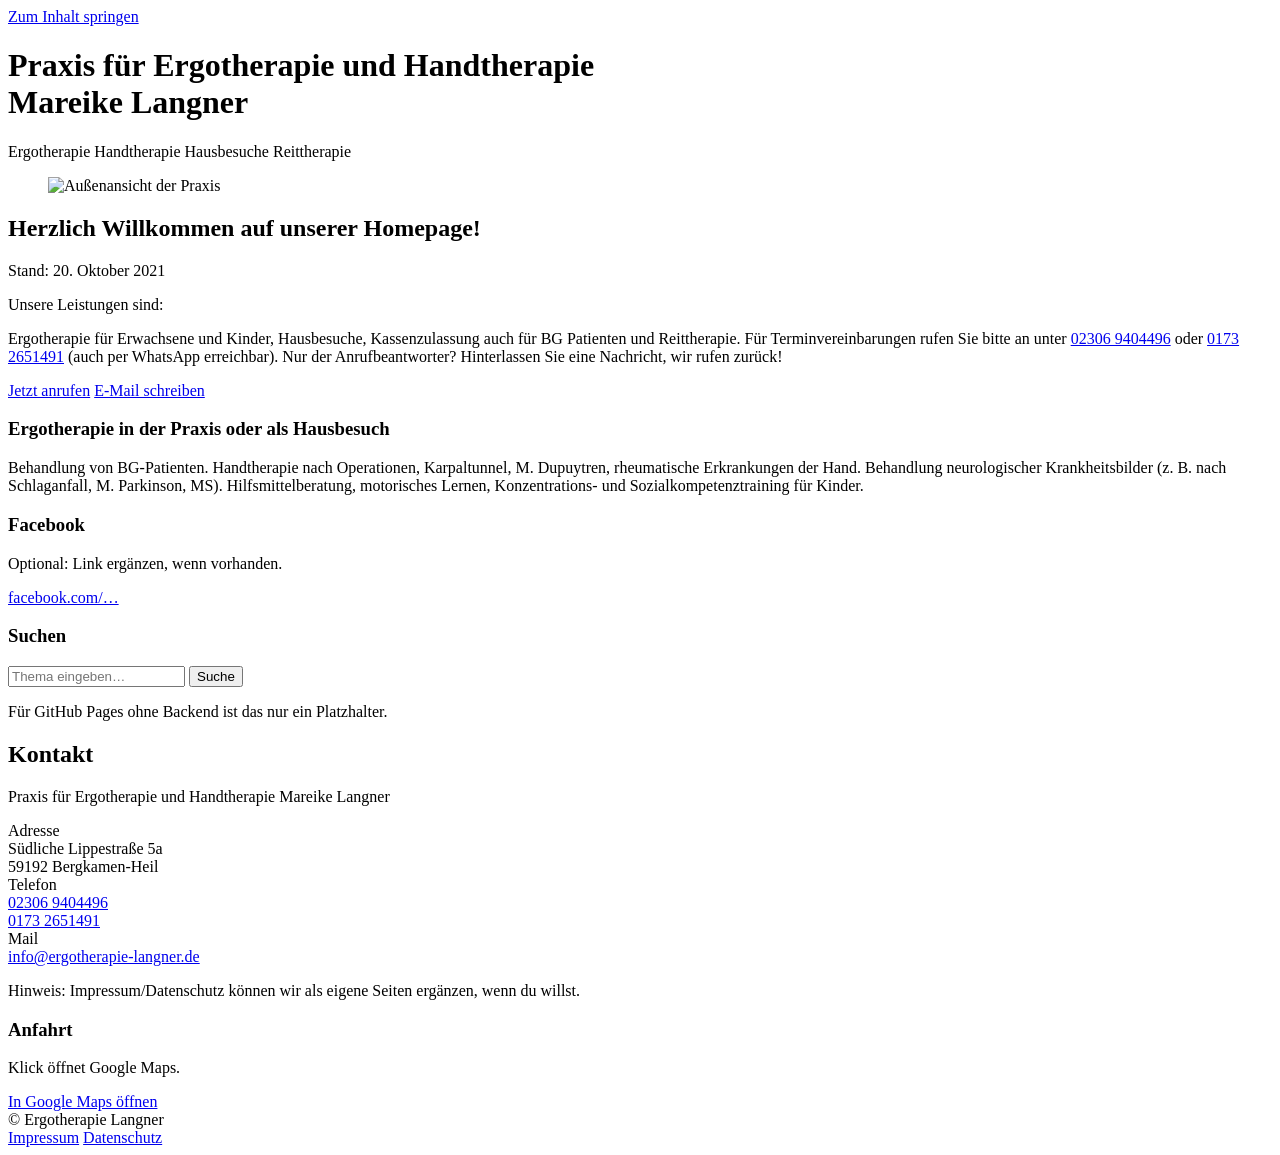
==== index.html @ 074822af "initial commit" ====
<!doctype html>
<html lang="de">
<head>
  <meta charset="utf-8" />
  <meta name="viewport" content="width=device-width, initial-scale=1" />
  <title>Praxis für Ergotherapie und Handtherapie – Mareike Langner</title>
  <meta name="description" content="Ergotherapie für Erwachsene und Kinder, Handtherapie, Hausbesuche, Reittherapie – Praxis Mareike Langner in Bergkamen-Heil." />
  <link rel="stylesheet" href="assets/styles.css" />
</head>

<body>
  <a class="skip" href="#content">Zum Inhalt springen</a>

  <header class="top">
    <div class="wrap top-inner">
      <div class="brand">
        <h1>Praxis für Ergotherapie und Handtherapie<br><span>Mareike Langner</span></h1>
      </div>

      <div class="tags" aria-label="Leistungsstichworte">
        <span>Ergotherapie</span>
        <span>Handtherapie</span>
        <span>Hausbesuche</span>
        <span>Reittherapie</span>
      </div>
    </div>
  </header>

  <main id="content">
    <section class="hero" aria-label="Praxisfoto">
      <div class="wrap">
        <figure class="hero-figure">
          <img src="assets/hero.jpg" alt="Außenansicht der Praxis" />
        </figure>
      </div>
    </section>

    <section class="content">
      <div class="wrap grid">
        <!-- MAIN -->
        <article class="main">
          <h2>Herzlich Willkommen auf unserer Homepage!</h2>
          <p class="meta">Stand: <time datetime="2021-10-20">20. Oktober 2021</time></p>

          <p>
            Unsere Leistungen sind:
          </p>

          <p>
            Ergotherapie für Erwachsene und Kinder, Hausbesuche, Kassenzulassung auch für BG Patienten und Reittherapie.
            Für Terminvereinbarungen rufen Sie bitte an unter
            <a href="tel:+4923069404496">02306 9404496</a>
            oder
            <a href="tel:+491732651491">0173 2651491</a>
            (auch per WhatsApp erreichbar).
            Nur der Anrufbeantworter? Hinterlassen Sie eine Nachricht, wir rufen zurück!
          </p>

          <div class="cta">
            <a class="btn" href="tel:+4923069404496">Jetzt anrufen</a>
            <a class="btn ghost" href="mailto:info@ergotherapie-langner.de">E-Mail schreiben</a>
          </div>
        </article>

        <!-- SIDEBAR -->
        <aside class="side" aria-label="Infobereich">
          <div class="card">
            <h3>Ergotherapie in der Praxis oder als Hausbesuch</h3>
            <p>
              Behandlung von BG-Patienten. Handtherapie nach Operationen, Karpaltunnel, M. Dupuytren,
              rheumatische Erkrankungen der Hand. Behandlung neurologischer Krankheitsbilder
              (z. B. nach Schlaganfall, M. Parkinson, MS). Hilfsmittelberatung, motorisches
              Lernen, Konzentrations- und Sozialkompetenztraining für Kinder.
            </p>
          </div>

          <div class="card subtle">
            <h3>Facebook</h3>
            <p class="muted">Optional: Link ergänzen, wenn vorhanden.</p>
            <a class="link" href="#" aria-disabled="true">facebook.com/…</a>
          </div>

          <div class="card subtle">
            <h3>Suchen</h3>
            <form class="search" onsubmit="return false">
              <input id="q" type="search" placeholder="Thema eingeben…" />
              <button type="button" class="btn small" id="searchBtn">Suche</button>
            </form>
            <p class="muted tiny">Für GitHub Pages ohne Backend ist das nur ein Platzhalter.</p>
          </div>
        </aside>
      </div>
    </section>

    <section class="contact" aria-label="Kontakt">
      <div class="wrap contact-grid">
        <div>
          <h2>Kontakt</h2>
          <p class="muted">Praxis für Ergotherapie und Handtherapie Mareike Langner</p>

          <div class="contact-block">
            <div>
              <div class="label">Adresse</div>
              <div>
                Südliche Lippestraße 5a<br>
                59192 Bergkamen-Heil
              </div>
            </div>

            <div>
              <div class="label">Telefon</div>
              <div>
                <a href="tel:+4923069404496">02306 9404496</a><br>
                <a href="tel:+491732651491">0173 2651491</a>
              </div>
            </div>

            <div>
              <div class="label">Mail</div>
              <div>
                <a href="mailto:info@ergotherapie-langner.de">info@ergotherapie-langner.de</a>
              </div>
            </div>
          </div>

          <p class="muted tiny">
            Hinweis: Impressum/Datenschutz können wir als eigene Seiten ergänzen, wenn du willst.
          </p>
        </div>

        <div class="map card">
          <h3>Anfahrt</h3>
          <p class="muted">Klick öffnet Google Maps.</p>
          <a class="btn small" target="_blank" rel="noreferrer"
             href="https://www.google.com/maps/search/?api=1&query=S%C3%BCdliche%20Lippestra%C3%9Fe%205a%2C%2059192%20Bergkamen">
            In Google Maps öffnen
          </a>
        </div>
      </div>
    </section>

    <footer class="footer">
      <div class="wrap footer-inner">
        <div>© <span id="year"></span> Ergotherapie Langner</div>
        <div class="footer-links">
          <a href="#" aria-disabled="true">Impressum</a>
          <a href="#" aria-disabled="true">Datenschutz</a>
        </div>
      </div>
    </footer>
  </main>

  <script src="assets/main.js"></script>
</body>
</html>
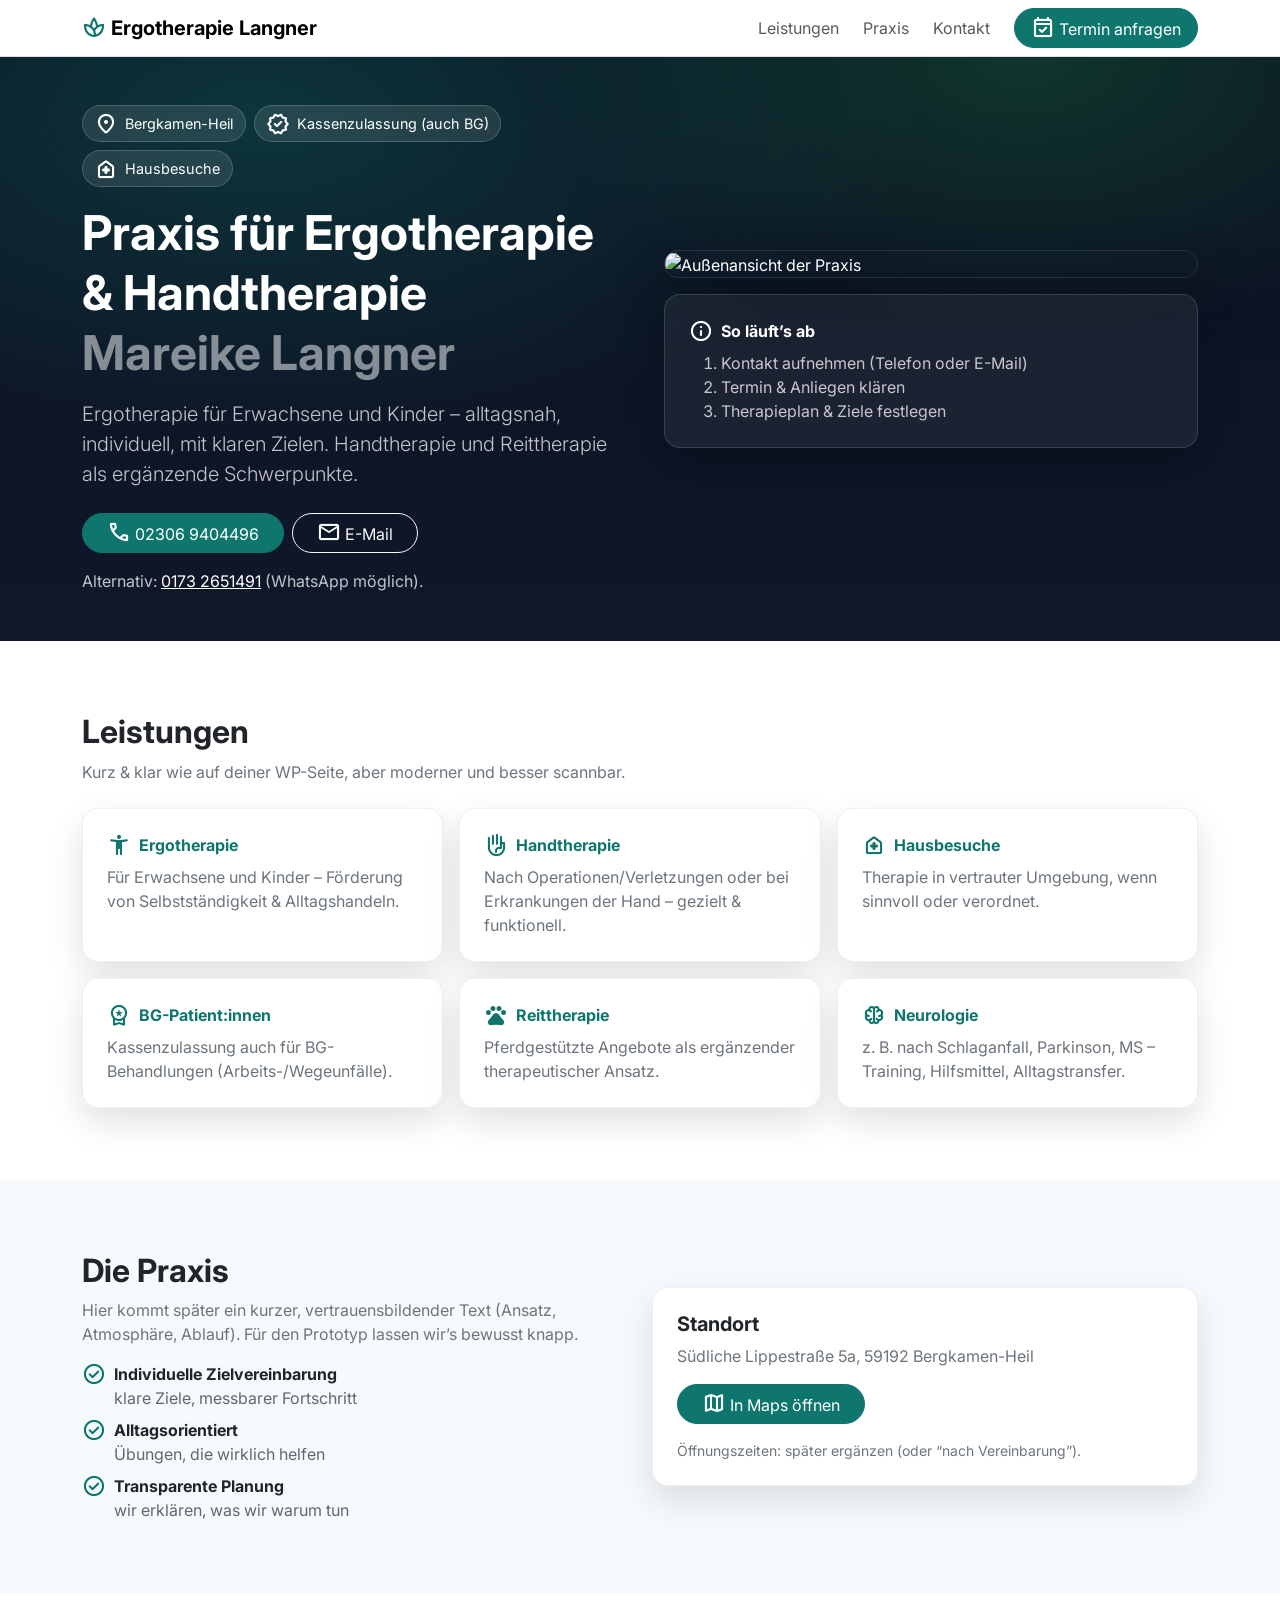
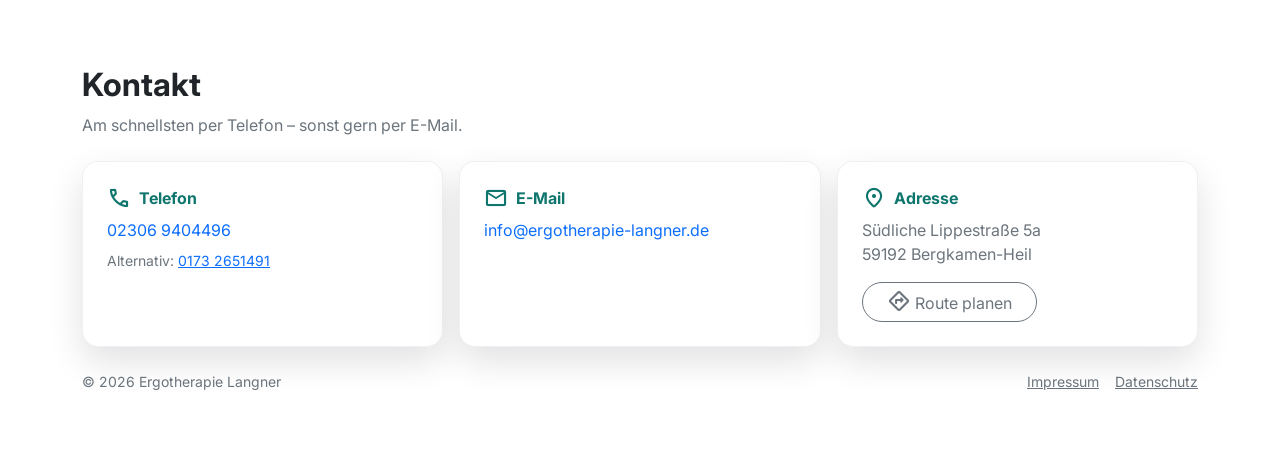
==== commit 0813e56c: "new index" ====
--- a/index.html
+++ b/index.html
@@ -3,153 +3,355 @@
 <head>
   <meta charset="utf-8" />
   <meta name="viewport" content="width=device-width, initial-scale=1" />
-  <title>Praxis für Ergotherapie und Handtherapie – Mareike Langner</title>
-  <meta name="description" content="Ergotherapie für Erwachsene und Kinder, Handtherapie, Hausbesuche, Reittherapie – Praxis Mareike Langner in Bergkamen-Heil." />
-  <link rel="stylesheet" href="assets/styles.css" />
+  <title>Praxis für Ergotherapie & Handtherapie – Mareike Langner</title>
+  <meta name="description" content="Ergotherapie für Erwachsene und Kinder, Handtherapie, Hausbesuche, Reittherapie – Bergkamen-Heil." />
+
+  <!-- Bootstrap 5 -->
+  <link href="https://cdn.jsdelivr.net/npm/bootstrap@5.3.3/dist/css/bootstrap.min.css" rel="stylesheet">
+
+  <!-- Material Icons -->
+  <link href="https://fonts.googleapis.com/css2?family=Material+Symbols+Rounded:wght@300..700" rel="stylesheet" />
+
+  <!-- Optional: moderne Schrift -->
+  <link rel="preconnect" href="https://fonts.googleapis.com">
+  <link rel="preconnect" href="https://fonts.gstatic.com" crossorigin>
+  <link href="https://fonts.googleapis.com/css2?family=Inter:wght@400;600;700&display=swap" rel="stylesheet">
+
+  <style>
+    :root{
+      --brand: #0f766e;   /* teal */
+      --brand-2:#0b5f59;
+      --bg:#0b1220;       /* dark hero */
+    }
+    body{ font-family: Inter, system-ui, -apple-system, Segoe UI, Roboto, Arial, sans-serif; }
+    .material-symbols-rounded{ font-variation-settings: 'FILL' 0, 'wght' 450, 'GRAD' 0, 'opsz' 24; vertical-align: -4px; }
+    .navbar{ backdrop-filter: blur(10px); }
+    .btn-brand{ background: var(--brand); border-color: var(--brand); }
+    .btn-brand:hover{ background: var(--brand-2); border-color: var(--brand-2); }
+    .text-brand{ color: var(--brand); }
+    .hero{
+      background: radial-gradient(1200px 600px at 20% 10%, rgba(15,118,110,.35), transparent 55%),
+                  radial-gradient(900px 500px at 80% 0%, rgba(34,197,94,.20), transparent 55%),
+                  linear-gradient(180deg, #0b1220, #0f172a);
+      color: white;
+    }
+    .hero-card{
+      background: rgba(255,255,255,.06);
+      border: 1px solid rgba(255,255,255,.14);
+      box-shadow: 0 18px 40px rgba(0,0,0,.25);
+    }
+    .elev{
+      box-shadow: 0 14px 35px rgba(2,6,23,.12);
+      border: 1px solid rgba(2,6,23,.06);
+    }
+    .pill{
+      display:inline-flex; gap:.45rem; align-items:center;
+      padding:.35rem .7rem;
+      background: rgba(255,255,255,.10);
+      border: 1px solid rgba(255,255,255,.18);
+      border-radius: 999px;
+      font-size: .9rem;
+    }
+    .section{ padding: 4.5rem 0; }
+    .section-alt{ background: #f7fafc; }
+    .hero-img{
+      border-radius: 1.25rem;
+      overflow:hidden;
+      box-shadow: 0 18px 50px rgba(0,0,0,.35);
+      border: 1px solid rgba(255,255,255,.10);
+    }
+    .muted{ color: rgba(255,255,255,.75); }
+    .small-muted{ color: rgba(15,23,42,.65); }
+  </style>
 </head>
 
 <body>
-  <a class="skip" href="#content">Zum Inhalt springen</a>
-
-  <header class="top">
-    <div class="wrap top-inner">
-      <div class="brand">
-        <h1>Praxis für Ergotherapie und Handtherapie<br><span>Mareike Langner</span></h1>
-      </div>
-
-      <div class="tags" aria-label="Leistungsstichworte">
-        <span>Ergotherapie</span>
-        <span>Handtherapie</span>
-        <span>Hausbesuche</span>
-        <span>Reittherapie</span>
+  <!-- Nav -->
+  <nav class="navbar navbar-expand-lg sticky-top bg-white bg-opacity-75 border-bottom">
+    <div class="container">
+      <a class="navbar-brand fw-bold" href="#">
+        <span class="material-symbols-rounded text-brand">spa</span>
+        Ergotherapie Langner
+      </a>
+
+      <button class="navbar-toggler" type="button" data-bs-toggle="collapse" data-bs-target="#nav">
+        <span class="navbar-toggler-icon"></span>
+      </button>
+
+      <div class="collapse navbar-collapse" id="nav">
+        <ul class="navbar-nav ms-auto align-items-lg-center gap-lg-2">
+          <li class="nav-item"><a class="nav-link" href="#leistungen">Leistungen</a></li>
+          <li class="nav-item"><a class="nav-link" href="#praxis">Praxis</a></li>
+          <li class="nav-item"><a class="nav-link" href="#kontakt">Kontakt</a></li>
+          <li class="nav-item ms-lg-2">
+            <a class="btn btn-brand text-white rounded-pill px-3" href="#kontakt">
+              <span class="material-symbols-rounded">event_available</span>
+              Termin anfragen
+            </a>
+          </li>
+        </ul>
+      </div>
+    </div>
+  </nav>
+
+  <!-- Hero -->
+  <header class="hero">
+    <div class="container py-5 py-lg-6">
+      <div class="row align-items-center g-4 g-lg-5">
+        <div class="col-lg-6">
+          <div class="d-flex flex-wrap gap-2 mb-3">
+            <span class="pill"><span class="material-symbols-rounded">location_on</span> Bergkamen-Heil</span>
+            <span class="pill"><span class="material-symbols-rounded">verified</span> Kassenzulassung (auch BG)</span>
+            <span class="pill"><span class="material-symbols-rounded">home_health</span> Hausbesuche</span>
+          </div>
+
+          <h1 class="display-5 fw-bold lh-sm mb-3">
+            Praxis für Ergotherapie & Handtherapie<br class="d-none d-md-block" />
+            <span class="text-white-50">Mareike Langner</span>
+          </h1>
+
+          <p class="lead muted mb-4">
+            Ergotherapie für Erwachsene und Kinder – alltagsnah, individuell, mit klaren Zielen.
+            Handtherapie und Reittherapie als ergänzende Schwerpunkte.
+          </p>
+
+          <div class="d-flex flex-wrap gap-2">
+            <a class="btn btn-brand text-white rounded-pill px-4" href="tel:+4923069404496">
+              <span class="material-symbols-rounded">call</span>
+              02306 9404496
+            </a>
+            <a class="btn btn-outline-light rounded-pill px-4" href="mailto:info@ergotherapie-langner.de">
+              <span class="material-symbols-rounded">mail</span>
+              E-Mail
+            </a>
+          </div>
+
+          <p class="mt-3 mb-0 muted">
+            Alternativ: <a class="text-white" href="tel:+491732651491">0173 2651491</a> (WhatsApp möglich).
+          </p>
+        </div>
+
+        <div class="col-lg-6">
+          <div class="hero-img">
+            <!-- Ersetze das Bild durch dein Praxisfoto -->
+            <img src="assets/hero.jpg" class="img-fluid" alt="Außenansicht der Praxis" />
+          </div>
+
+          <div class="p-4 mt-3 rounded-4 hero-card">
+            <div class="d-flex align-items-center gap-2 mb-2">
+              <span class="material-symbols-rounded">info</span>
+              <strong>So läuft’s ab</strong>
+            </div>
+            <ol class="mb-0 muted">
+              <li>Kontakt aufnehmen (Telefon oder E-Mail)</li>
+              <li>Termin & Anliegen klären</li>
+              <li>Therapieplan & Ziele festlegen</li>
+            </ol>
+          </div>
+        </div>
       </div>
     </div>
   </header>
 
-  <main id="content">
-    <section class="hero" aria-label="Praxisfoto">
-      <div class="wrap">
-        <figure class="hero-figure">
-          <img src="assets/hero.jpg" alt="Außenansicht der Praxis" />
-        </figure>
-      </div>
-    </section>
-
-    <section class="content">
-      <div class="wrap grid">
-        <!-- MAIN -->
-        <article class="main">
-          <h2>Herzlich Willkommen auf unserer Homepage!</h2>
-          <p class="meta">Stand: <time datetime="2021-10-20">20. Oktober 2021</time></p>
-
-          <p>
-            Unsere Leistungen sind:
+  <!-- Leistungen -->
+  <section id="leistungen" class="section">
+    <div class="container">
+      <div class="row align-items-end mb-4">
+        <div class="col-lg-7">
+          <h2 class="fw-bold mb-2">Leistungen</h2>
+          <p class="text-secondary mb-0">Kurz & klar wie auf deiner WP-Seite, aber moderner und besser scannbar.</p>
+        </div>
+      </div>
+
+      <div class="row g-3">
+        <div class="col-md-6 col-lg-4">
+          <div class="card elev h-100 rounded-4">
+            <div class="card-body p-4">
+              <div class="d-flex align-items-center gap-2 mb-2 text-brand">
+                <span class="material-symbols-rounded">accessibility_new</span>
+                <strong>Ergotherapie</strong>
+              </div>
+              <p class="mb-0 text-secondary">Für Erwachsene und Kinder – Förderung von Selbstständigkeit & Alltagshandeln.</p>
+            </div>
+          </div>
+        </div>
+
+        <div class="col-md-6 col-lg-4">
+          <div class="card elev h-100 rounded-4">
+            <div class="card-body p-4">
+              <div class="d-flex align-items-center gap-2 mb-2 text-brand">
+                <span class="material-symbols-rounded">front_hand</span>
+                <strong>Handtherapie</strong>
+              </div>
+              <p class="mb-0 text-secondary">Nach Operationen/Verletzungen oder bei Erkrankungen der Hand – gezielt & funktionell.</p>
+            </div>
+          </div>
+        </div>
+
+        <div class="col-md-6 col-lg-4">
+          <div class="card elev h-100 rounded-4">
+            <div class="card-body p-4">
+              <div class="d-flex align-items-center gap-2 mb-2 text-brand">
+                <span class="material-symbols-rounded">home_health</span>
+                <strong>Hausbesuche</strong>
+              </div>
+              <p class="mb-0 text-secondary">Therapie in vertrauter Umgebung, wenn sinnvoll oder verordnet.</p>
+            </div>
+          </div>
+        </div>
+
+        <div class="col-md-6 col-lg-4">
+          <div class="card elev h-100 rounded-4">
+            <div class="card-body p-4">
+              <div class="d-flex align-items-center gap-2 mb-2 text-brand">
+                <span class="material-symbols-rounded">workspace_premium</span>
+                <strong>BG-Patient:innen</strong>
+              </div>
+              <p class="mb-0 text-secondary">Kassenzulassung auch für BG-Behandlungen (Arbeits-/Wegeunfälle).</p>
+            </div>
+          </div>
+        </div>
+
+        <div class="col-md-6 col-lg-4">
+          <div class="card elev h-100 rounded-4">
+            <div class="card-body p-4">
+              <div class="d-flex align-items-center gap-2 mb-2 text-brand">
+                <span class="material-symbols-rounded">pets</span>
+                <strong>Reittherapie</strong>
+              </div>
+              <p class="mb-0 text-secondary">Pferdgestützte Angebote als ergänzender therapeutischer Ansatz.</p>
+            </div>
+          </div>
+        </div>
+
+        <div class="col-md-6 col-lg-4">
+          <div class="card elev h-100 rounded-4">
+            <div class="card-body p-4">
+              <div class="d-flex align-items-center gap-2 mb-2 text-brand">
+                <span class="material-symbols-rounded">neurology</span>
+                <strong>Neurologie</strong>
+              </div>
+              <p class="mb-0 text-secondary">z. B. nach Schlaganfall, Parkinson, MS – Training, Hilfsmittel, Alltagstransfer.</p>
+            </div>
+          </div>
+        </div>
+      </div>
+    </div>
+  </section>
+
+  <!-- Praxis -->
+  <section id="praxis" class="section section-alt">
+    <div class="container">
+      <div class="row g-4 align-items-center">
+        <div class="col-lg-6">
+          <h2 class="fw-bold">Die Praxis</h2>
+          <p class="text-secondary">
+            Hier kommt später ein kurzer, vertrauensbildender Text (Ansatz, Atmosphäre, Ablauf).
+            Für den Prototyp lassen wir’s bewusst knapp.
           </p>
 
-          <p>
-            Ergotherapie für Erwachsene und Kinder, Hausbesuche, Kassenzulassung auch für BG Patienten und Reittherapie.
-            Für Terminvereinbarungen rufen Sie bitte an unter
-            <a href="tel:+4923069404496">02306 9404496</a>
-            oder
-            <a href="tel:+491732651491">0173 2651491</a>
-            (auch per WhatsApp erreichbar).
-            Nur der Anrufbeantworter? Hinterlassen Sie eine Nachricht, wir rufen zurück!
-          </p>
-
-          <div class="cta">
-            <a class="btn" href="tel:+4923069404496">Jetzt anrufen</a>
-            <a class="btn ghost" href="mailto:info@ergotherapie-langner.de">E-Mail schreiben</a>
-          </div>
-        </article>
-
-        <!-- SIDEBAR -->
-        <aside class="side" aria-label="Infobereich">
-          <div class="card">
-            <h3>Ergotherapie in der Praxis oder als Hausbesuch</h3>
-            <p>
-              Behandlung von BG-Patienten. Handtherapie nach Operationen, Karpaltunnel, M. Dupuytren,
-              rheumatische Erkrankungen der Hand. Behandlung neurologischer Krankheitsbilder
-              (z. B. nach Schlaganfall, M. Parkinson, MS). Hilfsmittelberatung, motorisches
-              Lernen, Konzentrations- und Sozialkompetenztraining für Kinder.
-            </p>
-          </div>
-
-          <div class="card subtle">
-            <h3>Facebook</h3>
-            <p class="muted">Optional: Link ergänzen, wenn vorhanden.</p>
-            <a class="link" href="#" aria-disabled="true">facebook.com/…</a>
-          </div>
-
-          <div class="card subtle">
-            <h3>Suchen</h3>
-            <form class="search" onsubmit="return false">
-              <input id="q" type="search" placeholder="Thema eingeben…" />
-              <button type="button" class="btn small" id="searchBtn">Suche</button>
-            </form>
-            <p class="muted tiny">Für GitHub Pages ohne Backend ist das nur ein Platzhalter.</p>
-          </div>
-        </aside>
-      </div>
-    </section>
-
-    <section class="contact" aria-label="Kontakt">
-      <div class="wrap contact-grid">
-        <div>
-          <h2>Kontakt</h2>
-          <p class="muted">Praxis für Ergotherapie und Handtherapie Mareike Langner</p>
-
-          <div class="contact-block">
-            <div>
-              <div class="label">Adresse</div>
-              <div>
-                Südliche Lippestraße 5a<br>
-                59192 Bergkamen-Heil
-              </div>
-            </div>
-
-            <div>
-              <div class="label">Telefon</div>
-              <div>
-                <a href="tel:+4923069404496">02306 9404496</a><br>
-                <a href="tel:+491732651491">0173 2651491</a>
-              </div>
-            </div>
-
-            <div>
-              <div class="label">Mail</div>
-              <div>
-                <a href="mailto:info@ergotherapie-langner.de">info@ergotherapie-langner.de</a>
-              </div>
-            </div>
-          </div>
-
-          <p class="muted tiny">
-            Hinweis: Impressum/Datenschutz können wir als eigene Seiten ergänzen, wenn du willst.
-          </p>
-        </div>
-
-        <div class="map card">
-          <h3>Anfahrt</h3>
-          <p class="muted">Klick öffnet Google Maps.</p>
-          <a class="btn small" target="_blank" rel="noreferrer"
-             href="https://www.google.com/maps/search/?api=1&query=S%C3%BCdliche%20Lippestra%C3%9Fe%205a%2C%2059192%20Bergkamen">
-            In Google Maps öffnen
-          </a>
-        </div>
-      </div>
-    </section>
-
-    <footer class="footer">
-      <div class="wrap footer-inner">
+          <div class="d-flex flex-column gap-2">
+            <div class="d-flex gap-2">
+              <span class="material-symbols-rounded text-brand">check_circle</span>
+              <div><strong>Individuelle Zielvereinbarung</strong><div class="small-muted">klare Ziele, messbarer Fortschritt</div></div>
+            </div>
+            <div class="d-flex gap-2">
+              <span class="material-symbols-rounded text-brand">check_circle</span>
+              <div><strong>Alltagsorientiert</strong><div class="small-muted">Übungen, die wirklich helfen</div></div>
+            </div>
+            <div class="d-flex gap-2">
+              <span class="material-symbols-rounded text-brand">check_circle</span>
+              <div><strong>Transparente Planung</strong><div class="small-muted">wir erklären, was wir warum tun</div></div>
+            </div>
+          </div>
+        </div>
+
+        <div class="col-lg-6">
+          <div class="card elev rounded-4">
+            <div class="card-body p-4">
+              <h3 class="h5 fw-bold mb-2">Standort</h3>
+              <p class="mb-3 text-secondary">Südliche Lippestraße 5a, 59192 Bergkamen-Heil</p>
+              <a class="btn btn-brand text-white rounded-pill px-4"
+                 target="_blank" rel="noreferrer"
+                 href="https://www.google.com/maps/search/?api=1&query=S%C3%BCdliche%20Lippestra%C3%9Fe%205a%2C%2059192%20Bergkamen">
+                <span class="material-symbols-rounded">map</span>
+                In Maps öffnen
+              </a>
+              <p class="text-secondary mt-3 mb-0 small">
+                Öffnungszeiten: später ergänzen (oder “nach Vereinbarung”).
+              </p>
+            </div>
+          </div>
+        </div>
+      </div>
+    </div>
+  </section>
+
+  <!-- Kontakt -->
+  <section id="kontakt" class="section">
+    <div class="container">
+      <div class="row align-items-end mb-4">
+        <div class="col-lg-7">
+          <h2 class="fw-bold mb-2">Kontakt</h2>
+          <p class="text-secondary mb-0">Am schnellsten per Telefon – sonst gern per E-Mail.</p>
+        </div>
+      </div>
+
+      <div class="row g-3">
+        <div class="col-md-6 col-lg-4">
+          <div class="card elev rounded-4 h-100">
+            <div class="card-body p-4">
+              <div class="d-flex align-items-center gap-2 mb-2 text-brand">
+                <span class="material-symbols-rounded">call</span><strong>Telefon</strong>
+              </div>
+              <p class="mb-2"><a class="text-decoration-none" href="tel:+4923069404496">02306 9404496</a></p>
+              <p class="mb-0 text-secondary small">Alternativ: <a href="tel:+491732651491">0173 2651491</a></p>
+            </div>
+          </div>
+        </div>
+
+        <div class="col-md-6 col-lg-4">
+          <div class="card elev rounded-4 h-100">
+            <div class="card-body p-4">
+              <div class="d-flex align-items-center gap-2 mb-2 text-brand">
+                <span class="material-symbols-rounded">mail</span><strong>E-Mail</strong>
+              </div>
+              <p class="mb-0"><a class="text-decoration-none" href="mailto:info@ergotherapie-langner.de">info@ergotherapie-langner.de</a></p>
+            </div>
+          </div>
+        </div>
+
+        <div class="col-md-12 col-lg-4">
+          <div class="card elev rounded-4 h-100">
+            <div class="card-body p-4">
+              <div class="d-flex align-items-center gap-2 mb-2 text-brand">
+                <span class="material-symbols-rounded">location_on</span><strong>Adresse</strong>
+              </div>
+              <p class="mb-3 text-secondary">Südliche Lippestraße 5a<br>59192 Bergkamen-Heil</p>
+              <a class="btn btn-outline-secondary rounded-pill px-4" target="_blank" rel="noreferrer"
+                 href="https://www.google.com/maps/search/?api=1&query=S%C3%BCdliche%20Lippestra%C3%9Fe%205a%2C%2059192%20Bergkamen">
+                <span class="material-symbols-rounded">directions</span>
+                Route planen
+              </a>
+            </div>
+          </div>
+        </div>
+      </div>
+
+      <div class="d-flex justify-content-between flex-wrap gap-2 mt-4 small text-secondary">
         <div>© <span id="year"></span> Ergotherapie Langner</div>
-        <div class="footer-links">
-          <a href="#" aria-disabled="true">Impressum</a>
-          <a href="#" aria-disabled="true">Datenschutz</a>
-        </div>
-      </div>
-    </footer>
-  </main>
-
-  <script src="assets/main.js"></script>
+        <div class="d-flex gap-3">
+          <a class="text-secondary" href="impressum.html">Impressum</a>
+          <a class="text-secondary" href="datenschutz.html">Datenschutz</a>
+        </div>
+      </div>
+    </div>
+  </section>
+
+  <!-- Bootstrap JS -->
+  <script src="https://cdn.jsdelivr.net/npm/bootstrap@5.3.3/dist/js/bootstrap.bundle.min.js"></script>
+  <script>
+    document.getElementById("year").textContent = new Date().getFullYear();
+  </script>
 </body>
 </html>
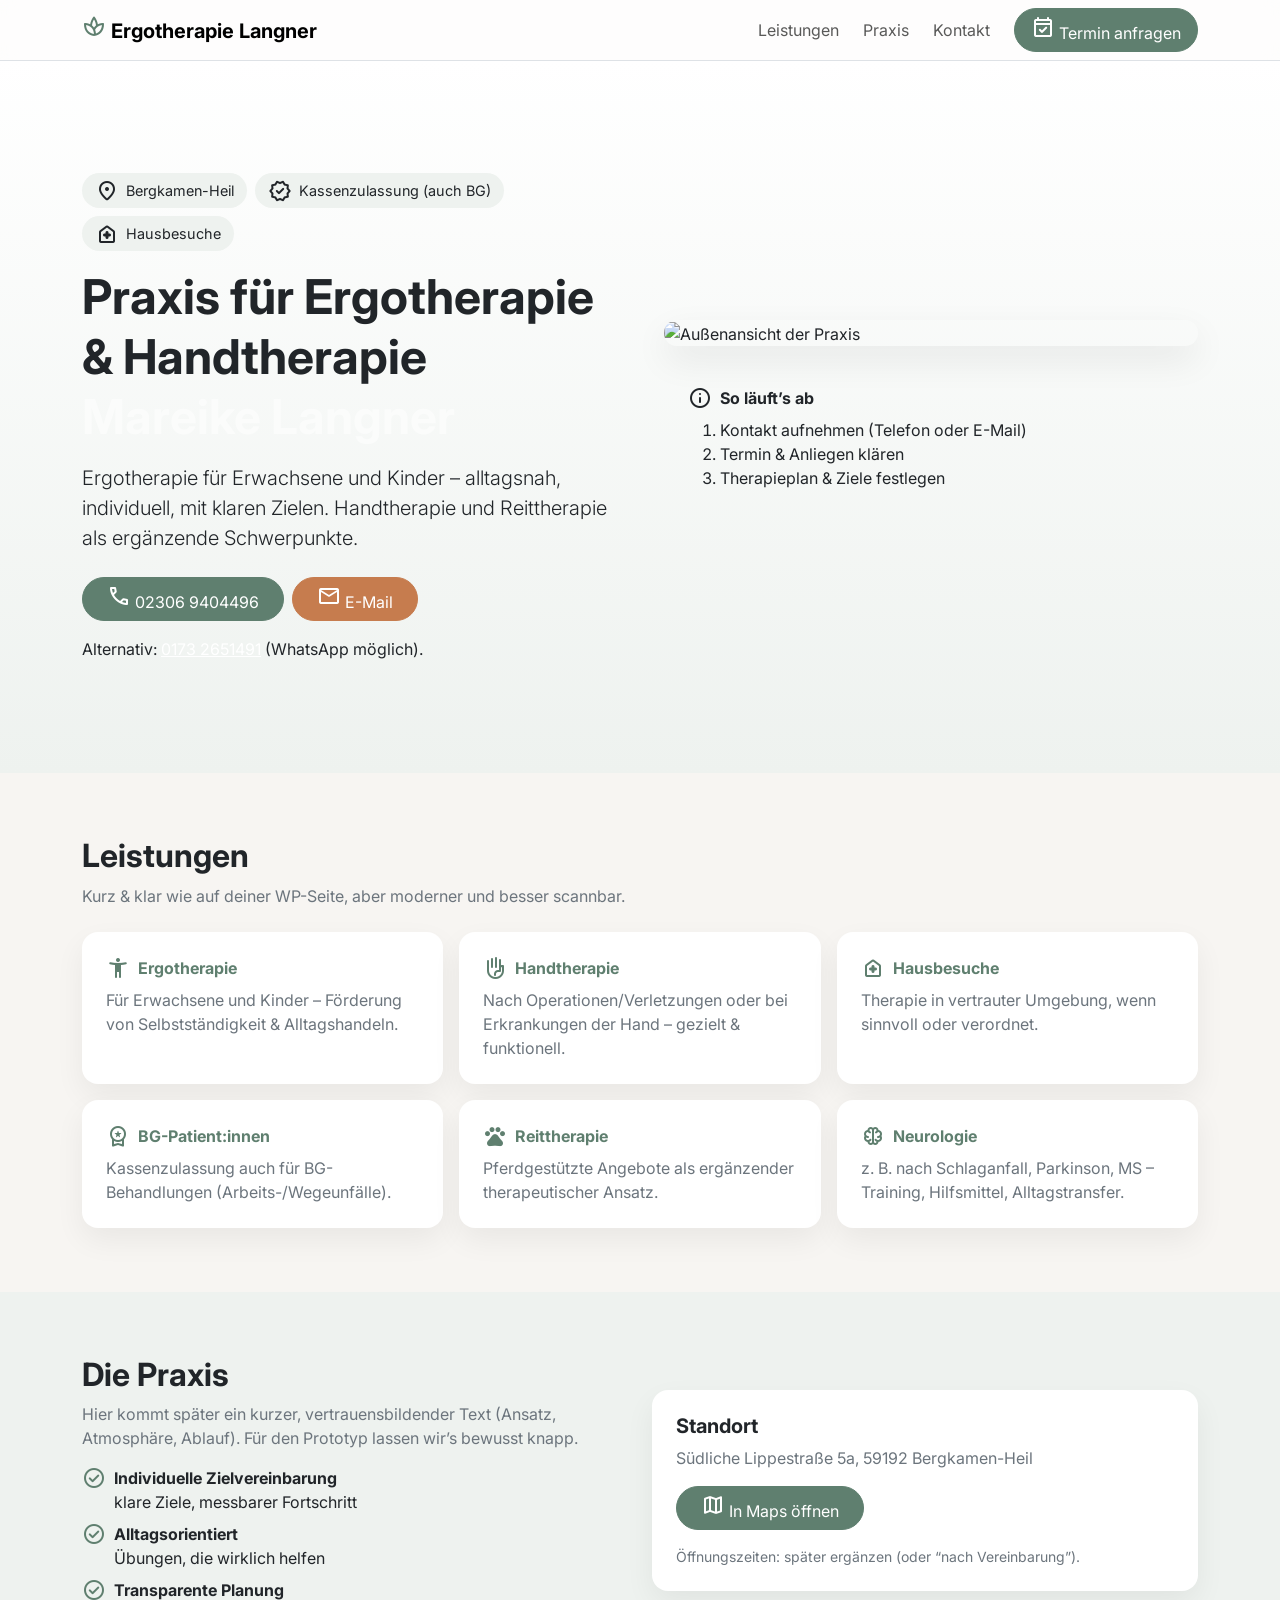
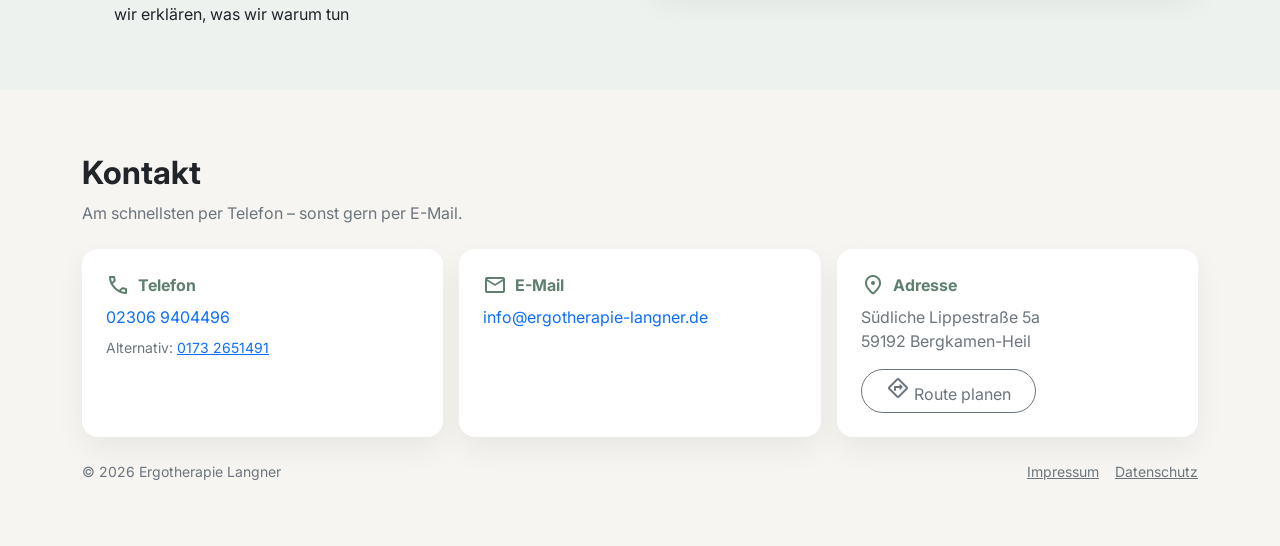
==== commit 3edbfaba: "style" ====
--- a/index.html
+++ b/index.html
@@ -18,51 +18,94 @@
   <link href="https://fonts.googleapis.com/css2?family=Inter:wght@400;600;700&display=swap" rel="stylesheet">
 
   <style>
-    :root{
-      --brand: #0f766e;   /* teal */
-      --brand-2:#0b5f59;
-      --bg:#0b1220;       /* dark hero */
-    }
-    body{ font-family: Inter, system-ui, -apple-system, Segoe UI, Roboto, Arial, sans-serif; }
-    .material-symbols-rounded{ font-variation-settings: 'FILL' 0, 'wght' 450, 'GRAD' 0, 'opsz' 24; vertical-align: -4px; }
-    .navbar{ backdrop-filter: blur(10px); }
-    .btn-brand{ background: var(--brand); border-color: var(--brand); }
-    .btn-brand:hover{ background: var(--brand-2); border-color: var(--brand-2); }
-    .text-brand{ color: var(--brand); }
-    .hero{
-      background: radial-gradient(1200px 600px at 20% 10%, rgba(15,118,110,.35), transparent 55%),
-                  radial-gradient(900px 500px at 80% 0%, rgba(34,197,94,.20), transparent 55%),
-                  linear-gradient(180deg, #0b1220, #0f172a);
-      color: white;
-    }
-    .hero-card{
-      background: rgba(255,255,255,.06);
-      border: 1px solid rgba(255,255,255,.14);
-      box-shadow: 0 18px 40px rgba(0,0,0,.25);
-    }
-    .elev{
-      box-shadow: 0 14px 35px rgba(2,6,23,.12);
-      border: 1px solid rgba(2,6,23,.06);
-    }
-    .pill{
-      display:inline-flex; gap:.45rem; align-items:center;
-      padding:.35rem .7rem;
-      background: rgba(255,255,255,.10);
-      border: 1px solid rgba(255,255,255,.18);
-      border-radius: 999px;
-      font-size: .9rem;
-    }
-    .section{ padding: 4.5rem 0; }
-    .section-alt{ background: #f7fafc; }
-    .hero-img{
-      border-radius: 1.25rem;
-      overflow:hidden;
-      box-shadow: 0 18px 50px rgba(0,0,0,.35);
-      border: 1px solid rgba(255,255,255,.10);
-    }
-    .muted{ color: rgba(255,255,255,.75); }
-    .small-muted{ color: rgba(15,23,42,.65); }
-  </style>
+  :root{
+    --brand: #5f7f6f;     /* Salbei */
+    --brand-dark: #4c6659;
+    --accent: #c67c4e;    /* Terrakotta */
+    --bg-soft: #f7f5f2;   /* Warmes Off-White */
+    --bg-section: #eef2ef;
+  }
+
+  body{
+    font-family: Inter, system-ui, -apple-system, Segoe UI, Roboto, Arial, sans-serif;
+    background: var(--bg-soft);
+  }
+
+  .navbar{
+    background: #ffffffcc !important;
+    backdrop-filter: blur(8px);
+  }
+
+  .btn-brand{
+    background: var(--brand);
+    border-color: var(--brand);
+  }
+
+  .btn-brand:hover{
+    background: var(--brand-dark);
+    border-color: var(--brand-dark);
+  }
+
+  .btn-accent{
+    background: var(--accent);
+    border-color: var(--accent);
+    color: white;
+  }
+
+  .btn-accent:hover{
+    opacity: .92;
+  }
+
+  .text-brand{
+    color: var(--brand);
+  }
+
+  .hero{
+    background: linear-gradient(180deg, #ffffff 0%, var(--bg-section) 100%);
+    padding-top: 4rem;
+    padding-bottom: 4rem;
+  }
+
+  .hero-img{
+    border-radius: 1.25rem;
+    overflow:hidden;
+    box-shadow: 0 14px 35px rgba(0,0,0,.08);
+  }
+
+  .pill{
+    display:inline-flex;
+    gap:.45rem;
+    align-items:center;
+    padding:.35rem .8rem;
+    background: var(--bg-section);
+    border-radius:999px;
+    font-size:.9rem;
+  }
+
+  .section{
+    padding: 4rem 0;
+  }
+
+  .section-alt{
+    background: var(--bg-section);
+  }
+
+  .card{
+    border: none;
+    border-radius: 1.2rem;
+    box-shadow: 0 12px 30px rgba(0,0,0,.06);
+  }
+
+  .card:hover{
+    transform: translateY(-2px);
+    transition: .2s ease;
+  }
+
+  footer{
+    background: #ffffff;
+    border-top: 1px solid #eaeaea;
+  }
+</style>
 </head>
 
 <body>
@@ -117,14 +160,15 @@
 
           <div class="d-flex flex-wrap gap-2">
             <a class="btn btn-brand text-white rounded-pill px-4" href="tel:+4923069404496">
-              <span class="material-symbols-rounded">call</span>
-              02306 9404496
+                <span class="material-symbols-rounded">call</span>
+                02306 9404496
             </a>
-            <a class="btn btn-outline-light rounded-pill px-4" href="mailto:info@ergotherapie-langner.de">
-              <span class="material-symbols-rounded">mail</span>
-              E-Mail
+
+            <a class="btn btn-accent text-white rounded-pill px-4" href="mailto:info@ergotherapie-langner.de">
+                <span class="material-symbols-rounded">mail</span>
+                E-Mail
             </a>
-          </div>
+        </div>
 
           <p class="mt-3 mb-0 muted">
             Alternativ: <a class="text-white" href="tel:+491732651491">0173 2651491</a> (WhatsApp möglich).
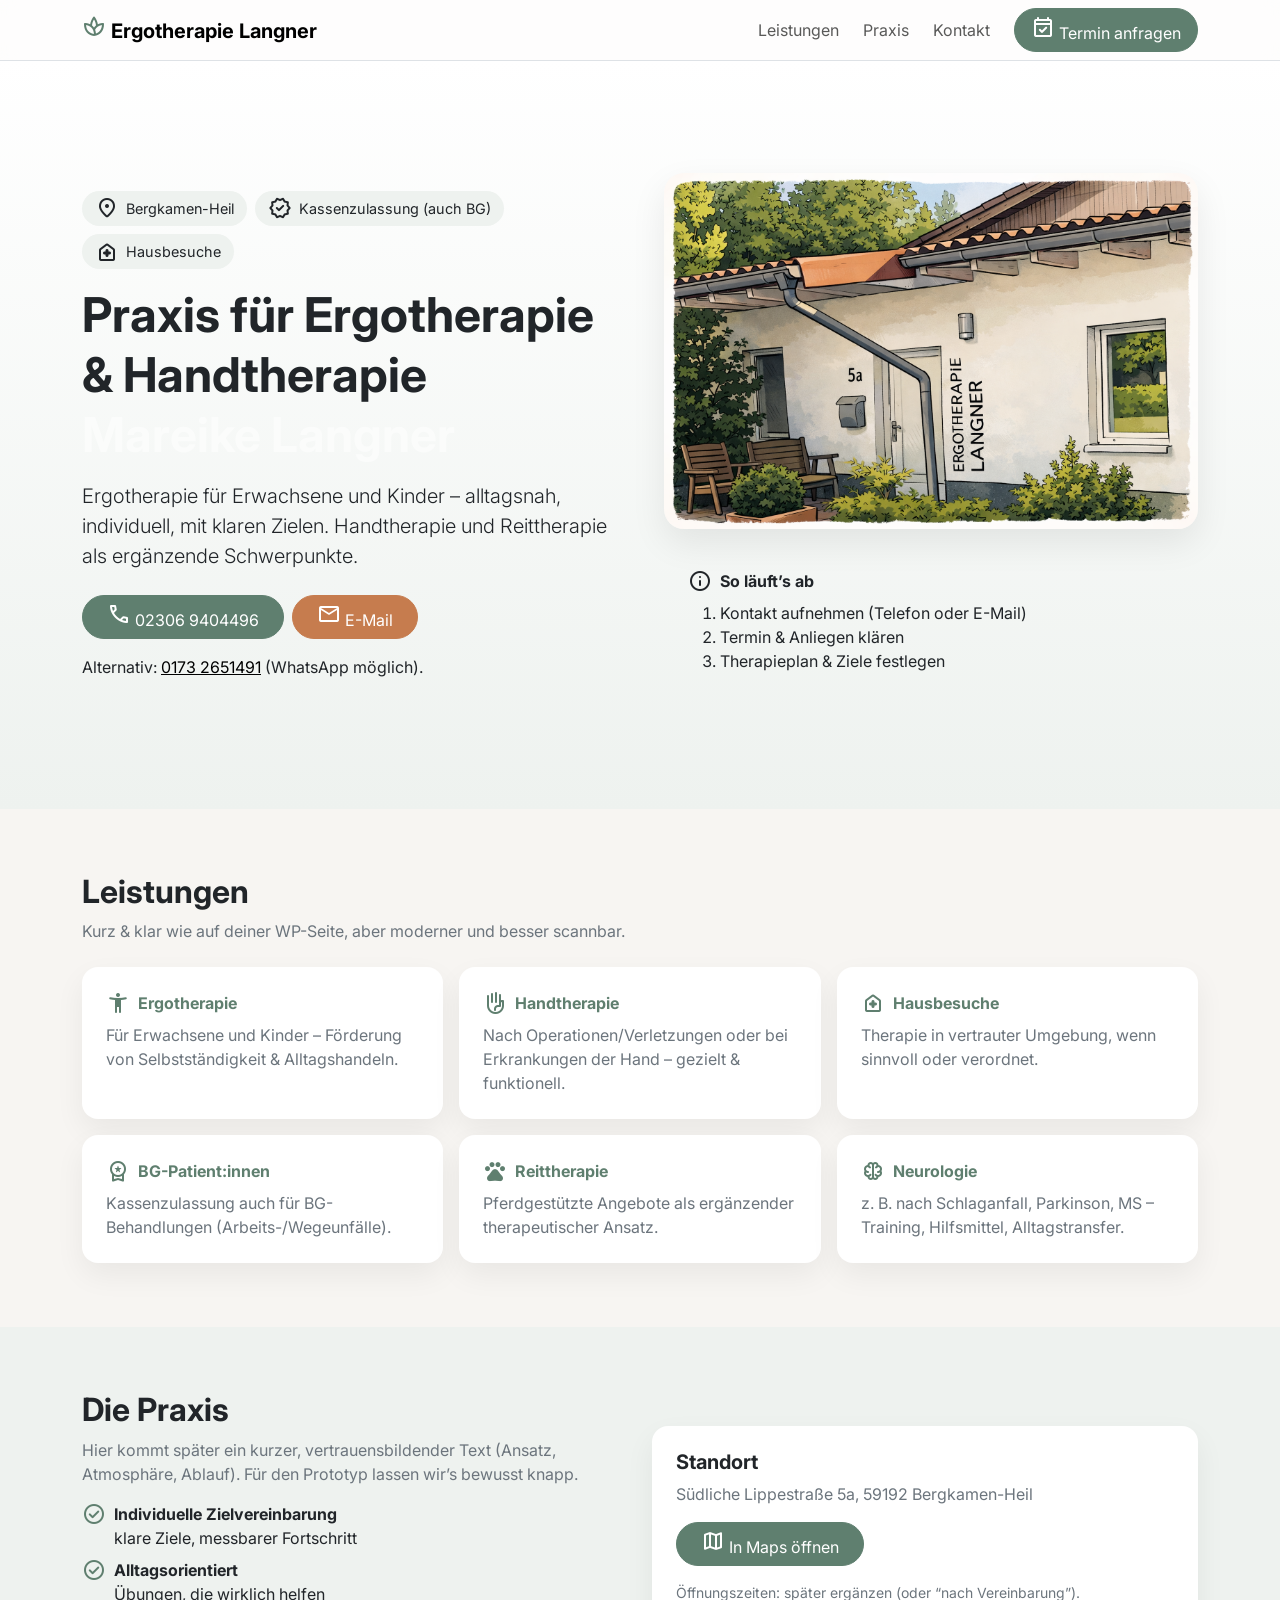
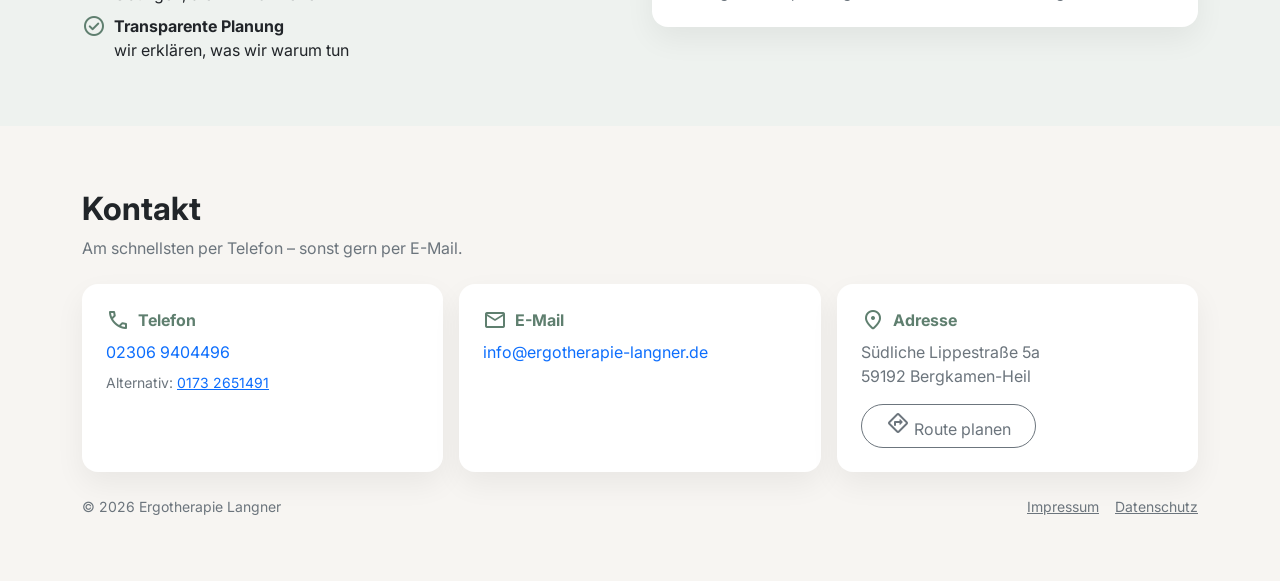
==== commit 878118fa: "hero image" ====
--- a/index.html
+++ b/index.html
@@ -171,14 +171,14 @@
         </div>
 
           <p class="mt-3 mb-0 muted">
-            Alternativ: <a class="text-white" href="tel:+491732651491">0173 2651491</a> (WhatsApp möglich).
+            Alternativ: <a class="text-black" href="tel:+491732651491">0173 2651491</a> (WhatsApp möglich).
           </p>
         </div>
 
         <div class="col-lg-6">
           <div class="hero-img">
             <!-- Ersetze das Bild durch dein Praxisfoto -->
-            <img src="assets/hero.jpg" class="img-fluid" alt="Außenansicht der Praxis" />
+            <img src="assets/hero.png" class="img-fluid" alt="Außenansicht der Praxis" />
           </div>
 
           <div class="p-4 mt-3 rounded-4 hero-card">
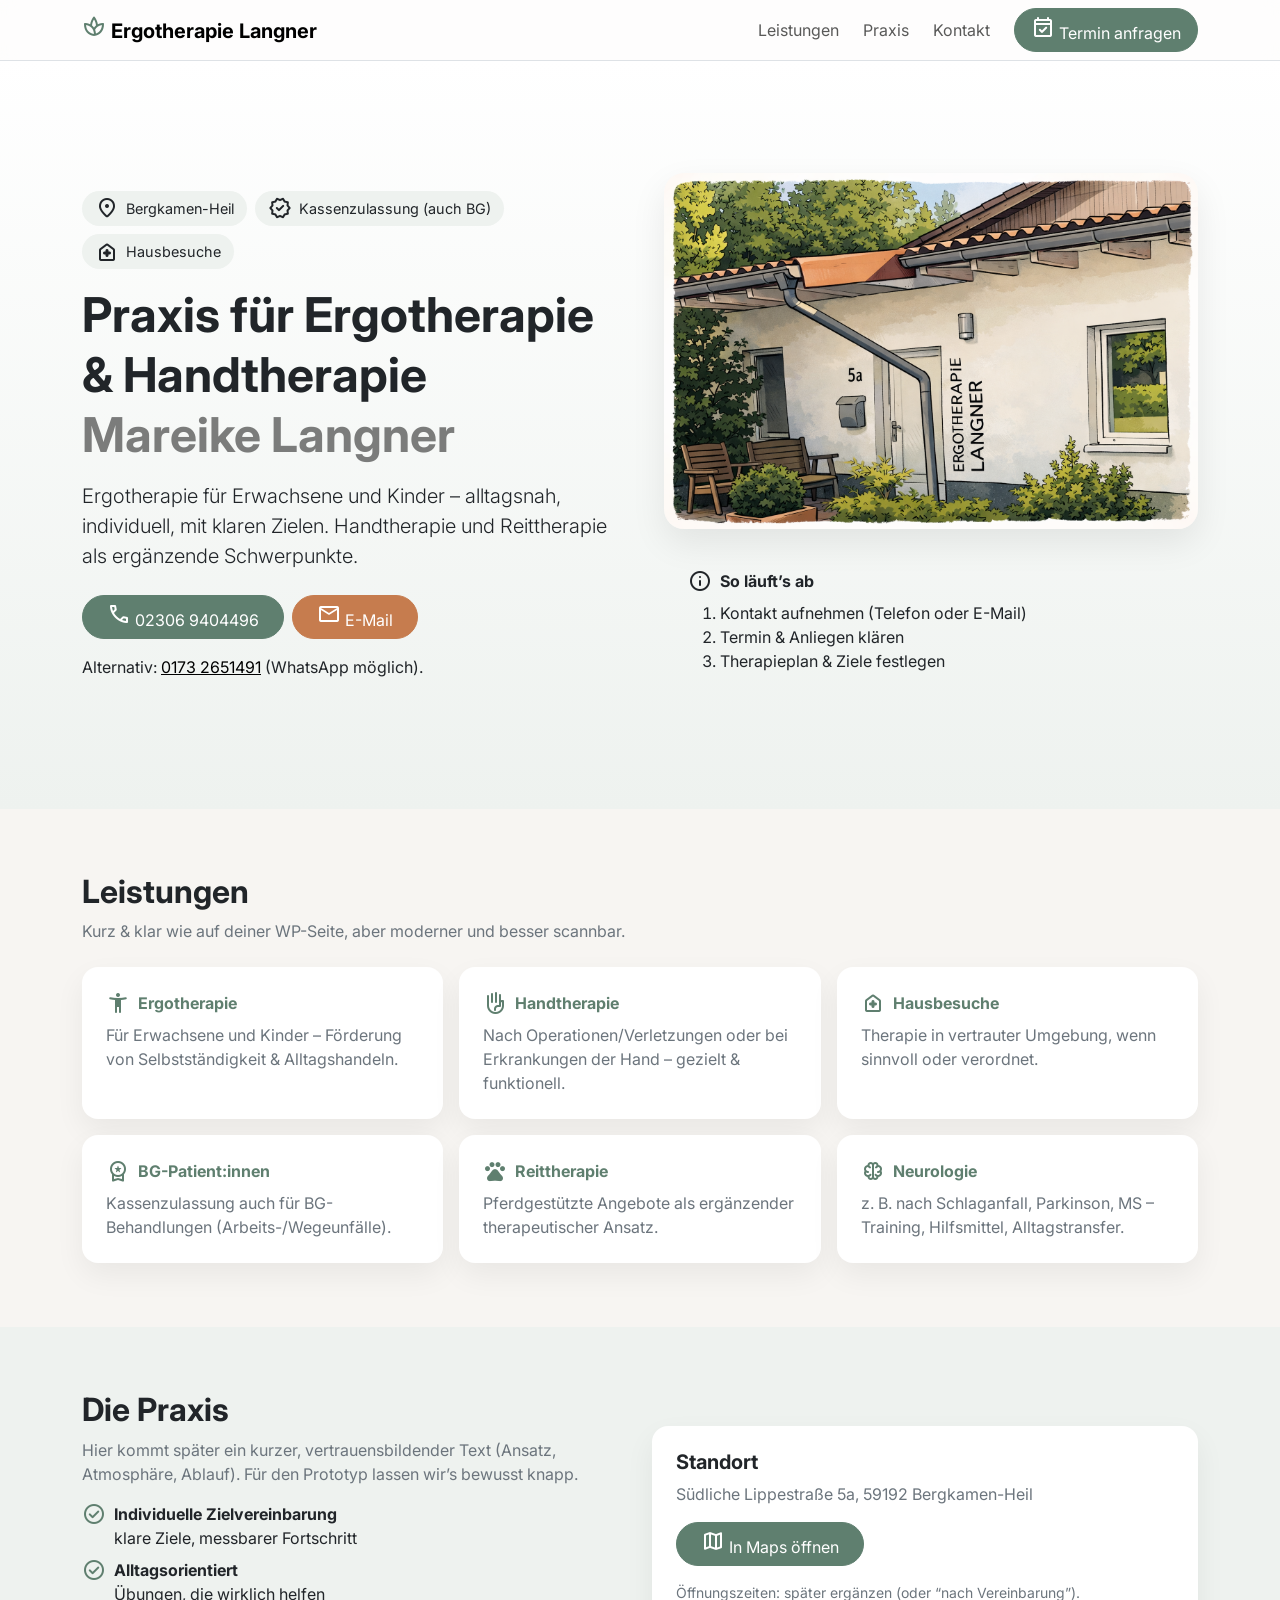
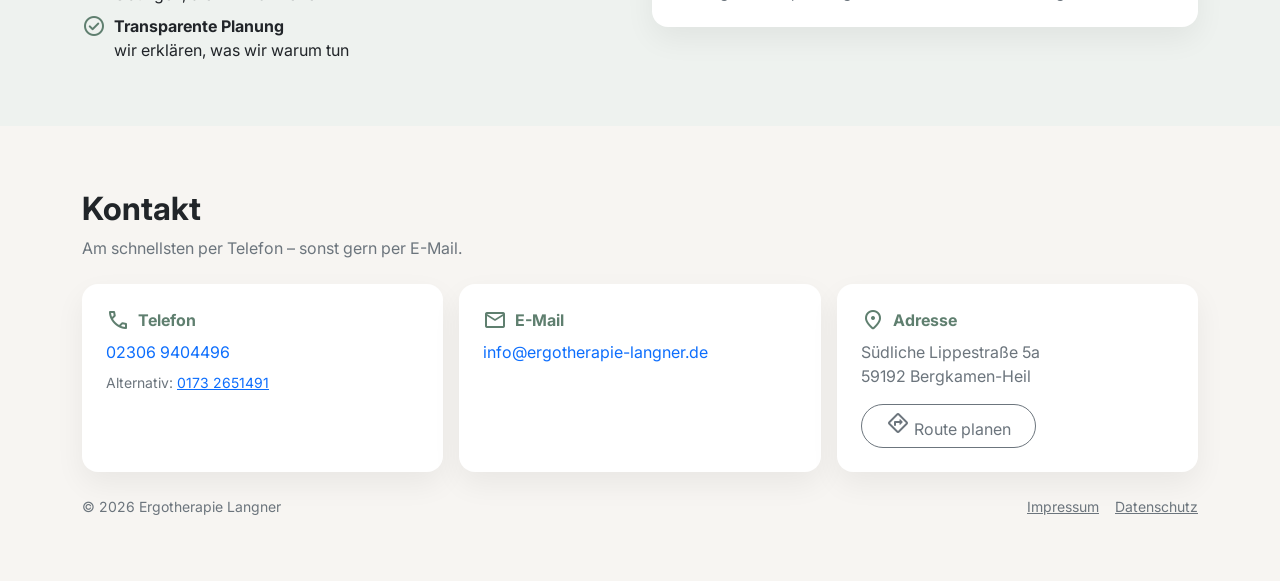
==== commit e68bff5e: "farbe" ====
--- a/index.html
+++ b/index.html
@@ -150,7 +150,7 @@
 
           <h1 class="display-5 fw-bold lh-sm mb-3">
             Praxis für Ergotherapie & Handtherapie<br class="d-none d-md-block" />
-            <span class="text-white-50">Mareike Langner</span>
+            <span class="text-black-50">Mareike Langner</span>
           </h1>
 
           <p class="lead muted mb-4">
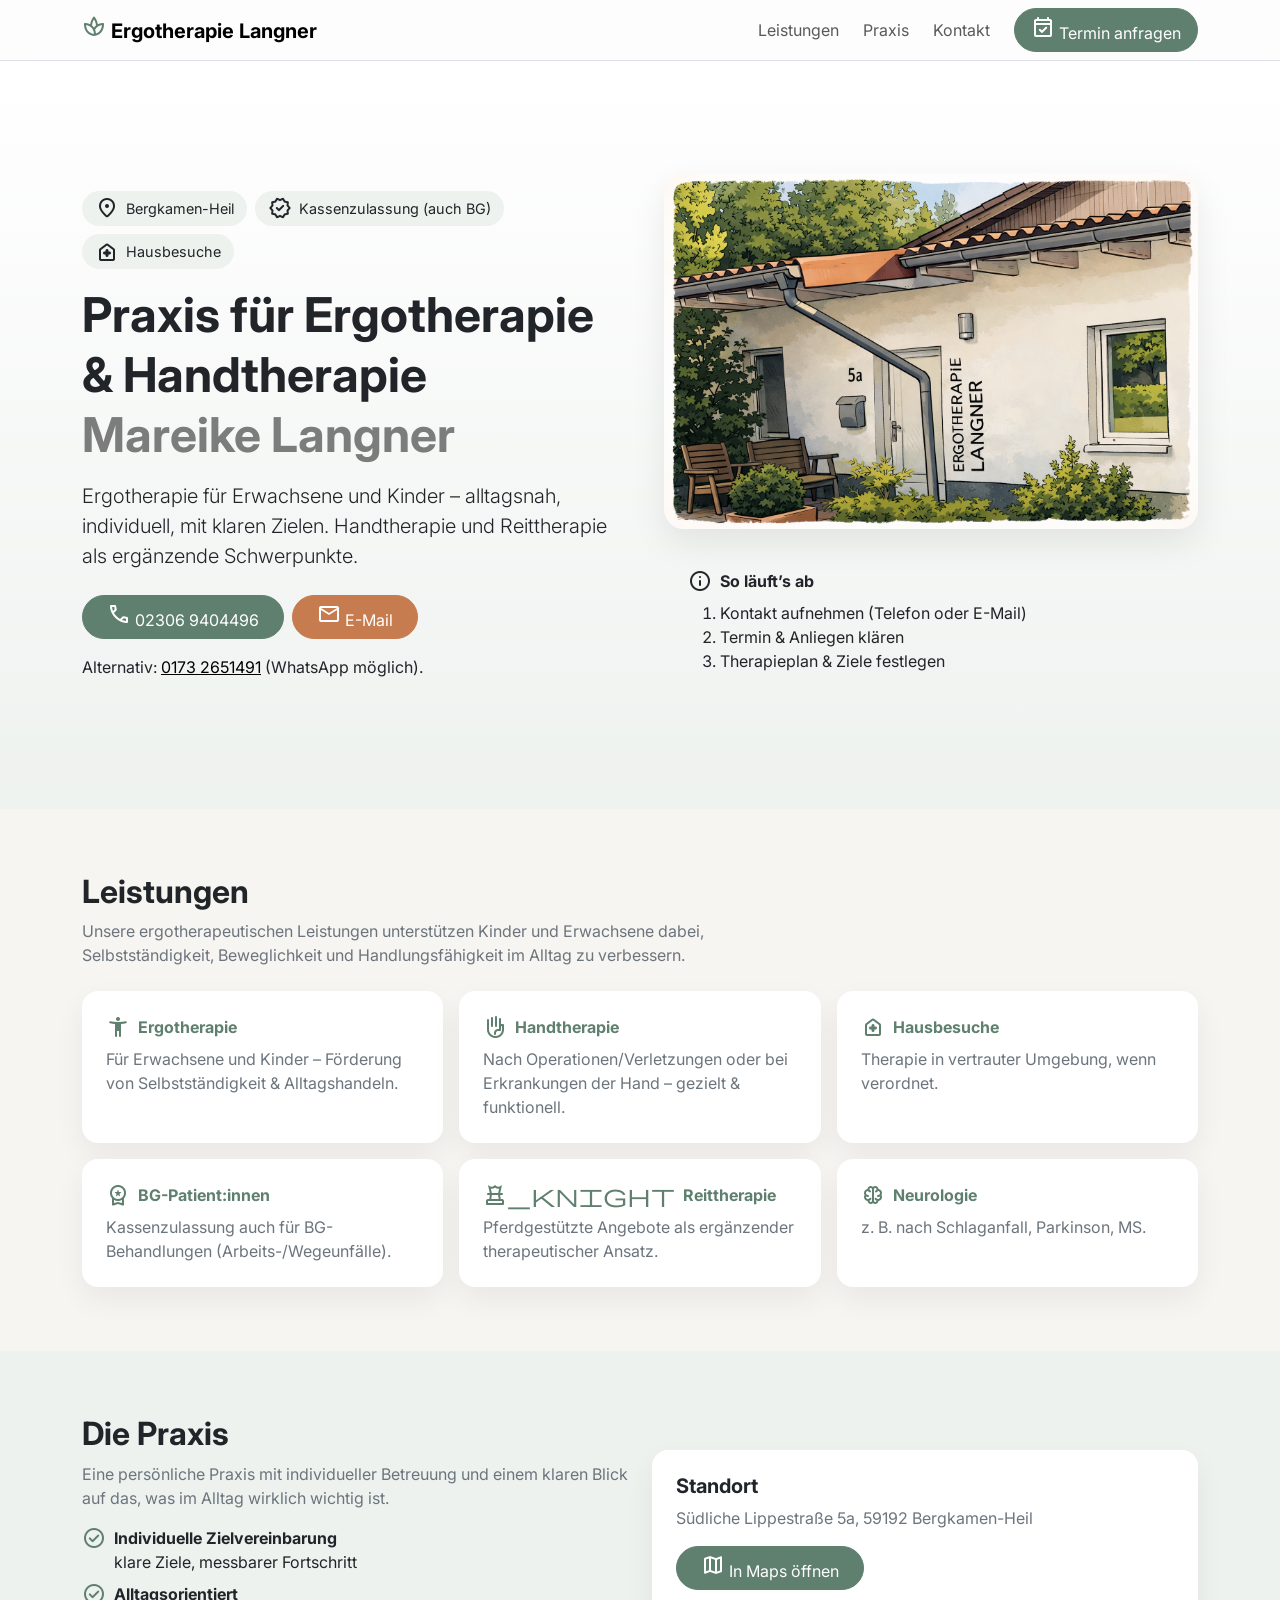
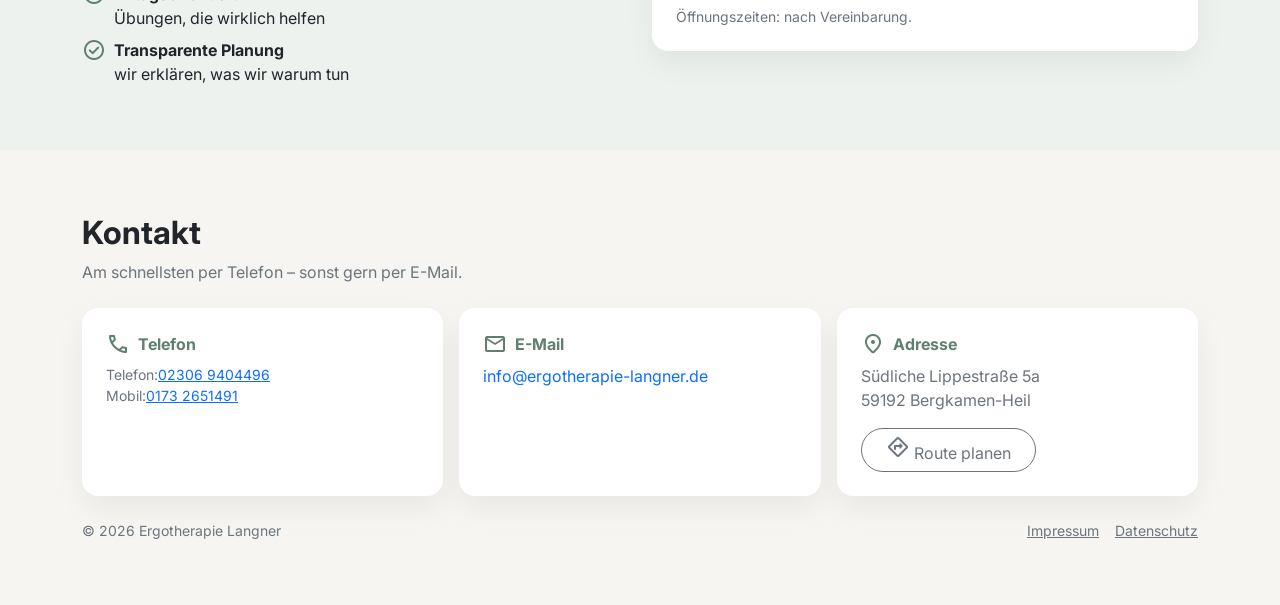
==== commit f126a1cb: "update index" ====
--- a/index.html
+++ b/index.html
@@ -4,7 +4,7 @@
   <meta charset="utf-8" />
   <meta name="viewport" content="width=device-width, initial-scale=1" />
   <title>Praxis für Ergotherapie & Handtherapie – Mareike Langner</title>
-  <meta name="description" content="Ergotherapie für Erwachsene und Kinder, Handtherapie, Hausbesuche, Reittherapie – Bergkamen-Heil." />
+  <meta name="description" content="Ergotherapie für Kinder und Erwachsene in Bergkamen – individuell, alltagsnah und mit klaren therapeutischen Zielen. Ergänzende Schwerpunkte sind Handtherapie und Reittherapie." />
 
   <!-- Bootstrap 5 -->
   <link href="https://cdn.jsdelivr.net/npm/bootstrap@5.3.3/dist/css/bootstrap.min.css" rel="stylesheet">
@@ -203,7 +203,7 @@
       <div class="row align-items-end mb-4">
         <div class="col-lg-7">
           <h2 class="fw-bold mb-2">Leistungen</h2>
-          <p class="text-secondary mb-0">Kurz & klar wie auf deiner WP-Seite, aber moderner und besser scannbar.</p>
+          <p class="text-secondary mb-0">Unsere ergotherapeutischen Leistungen unterstützen Kinder und Erwachsene dabei, Selbstständigkeit, Beweglichkeit und Handlungsfähigkeit im Alltag zu verbessern.</p>
         </div>
       </div>
 
@@ -239,7 +239,7 @@
                 <span class="material-symbols-rounded">home_health</span>
                 <strong>Hausbesuche</strong>
               </div>
-              <p class="mb-0 text-secondary">Therapie in vertrauter Umgebung, wenn sinnvoll oder verordnet.</p>
+              <p class="mb-0 text-secondary">Therapie in vertrauter Umgebung, wenn verordnet.</p>
             </div>
           </div>
         </div>
@@ -260,7 +260,7 @@
           <div class="card elev h-100 rounded-4">
             <div class="card-body p-4">
               <div class="d-flex align-items-center gap-2 mb-2 text-brand">
-                <span class="material-symbols-rounded">pets</span>
+                <span class="material-symbols-rounded">chess_knight</span>
                 <strong>Reittherapie</strong>
               </div>
               <p class="mb-0 text-secondary">Pferdgestützte Angebote als ergänzender therapeutischer Ansatz.</p>
@@ -275,7 +275,7 @@
                 <span class="material-symbols-rounded">neurology</span>
                 <strong>Neurologie</strong>
               </div>
-              <p class="mb-0 text-secondary">z. B. nach Schlaganfall, Parkinson, MS – Training, Hilfsmittel, Alltagstransfer.</p>
+              <p class="mb-0 text-secondary">z. B. nach Schlaganfall, Parkinson, MS.</p>
             </div>
           </div>
         </div>
@@ -290,8 +290,7 @@
         <div class="col-lg-6">
           <h2 class="fw-bold">Die Praxis</h2>
           <p class="text-secondary">
-            Hier kommt später ein kurzer, vertrauensbildender Text (Ansatz, Atmosphäre, Ablauf).
-            Für den Prototyp lassen wir’s bewusst knapp.
+            Eine persönliche Praxis mit individueller Betreuung und einem klaren Blick auf das, was im Alltag wirklich wichtig ist.
           </p>
 
           <div class="d-flex flex-column gap-2">
@@ -322,7 +321,7 @@
                 In Maps öffnen
               </a>
               <p class="text-secondary mt-3 mb-0 small">
-                Öffnungszeiten: später ergänzen (oder “nach Vereinbarung”).
+                Öffnungszeiten: nach Vereinbarung.
               </p>
             </div>
           </div>
@@ -348,8 +347,9 @@
               <div class="d-flex align-items-center gap-2 mb-2 text-brand">
                 <span class="material-symbols-rounded">call</span><strong>Telefon</strong>
               </div>
-              <p class="mb-2"><a class="text-decoration-none" href="tel:+4923069404496">02306 9404496</a></p>
-              <p class="mb-0 text-secondary small">Alternativ: <a href="tel:+491732651491">0173 2651491</a></p>
+              <!-- <p class="mb-2"><a class="text-decoration-none" href="tel:+4923069404496">Telefon: 02306 9404496</a></p> -->
+              <p class="mb-0 text-secondary small">Telefon:<a href="tel:+4902306 9404496">02306 9404496</a></p>
+              <p class="mb-0 text-secondary small">Mobil:<a href="tel:+491732651491">0173 2651491</a></p>
             </div>
           </div>
         </div>
